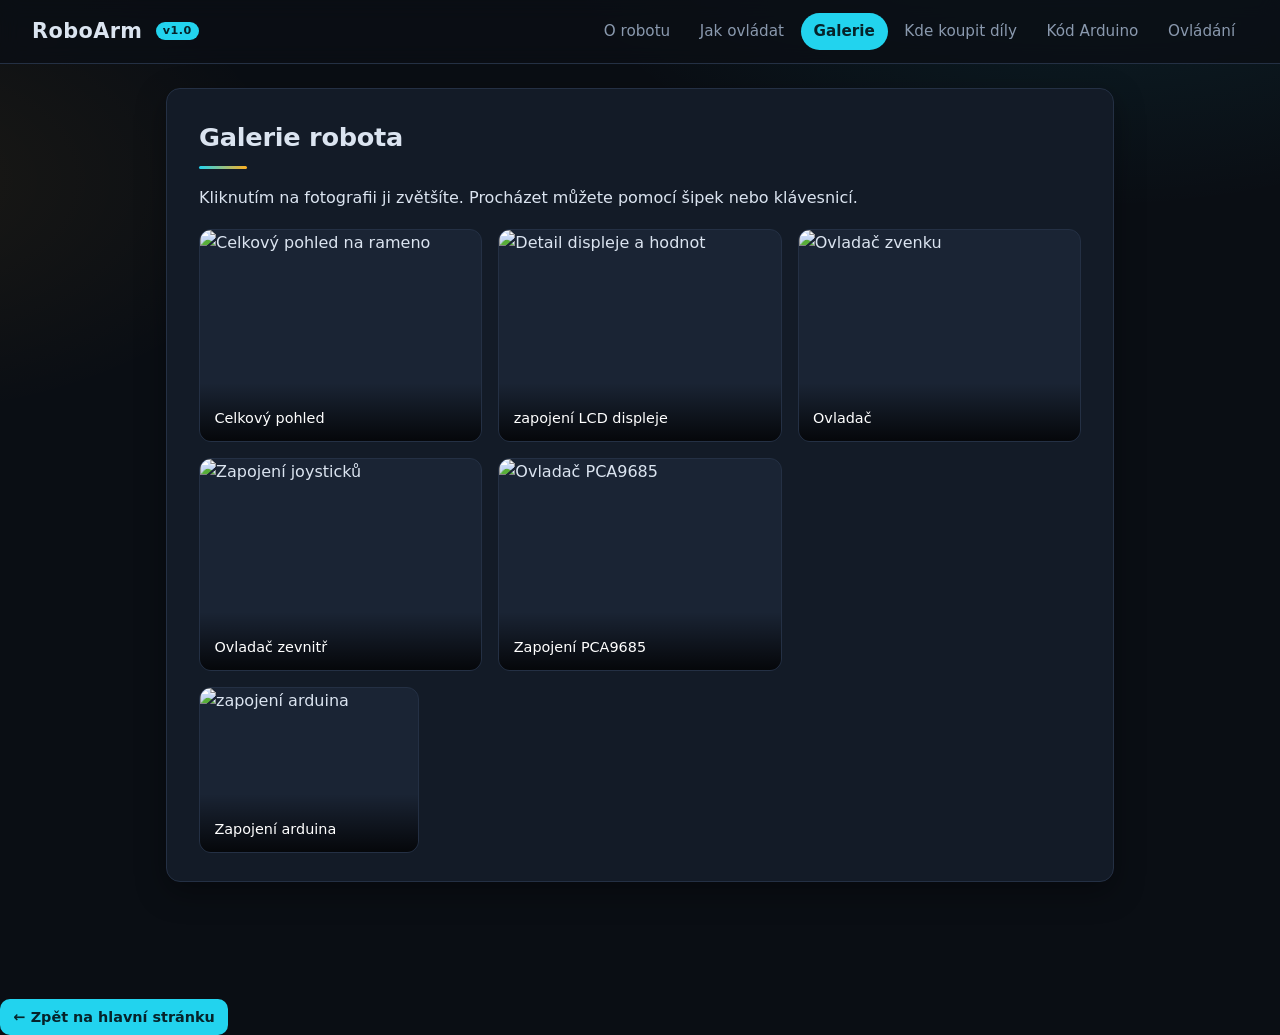
==== sites/robot/galerie.html @ 69fa406b "Initial commit" ====
<!DOCTYPE html>
<html lang="cs">
<head>
  <meta charset="UTF-8">
  <meta name="viewport" content="width=device-width, initial-scale=1.0">
  <title>Galerie - Robotické Rameno</title>
  <link rel="stylesheet" href="style.css">
</head>
<body>

  <nav class="navbar">
    <div class="logo">RoboArm <span>v1.0</span></div>
    <ul class="nav-links">
      <li><a href="index.html#o-robotu">O robotu</a></li>
      <li><a href="index.html#navod">Jak ovládat</a></li>
      <li><a href="galerie.html" class="active">Galerie</a></li>
      <li><a href="index.html#dily">Kde koupit díly</a></li>
      <li><a href="index.html#kod">Kód Arduino</a></li>
      <li><a href="index.html#ovladani">Ovládání</a></li>
    </ul>
  </nav>

  <div class="container">
    <section class="card">
      <h2>Galerie robota</h2>
      <p>Kliknutím na fotografii ji zvětšíte. Procházet můžete pomocí šipek nebo klávesnicí.</p>
      
      <div class="gallery-grid">
        <div class="gallery-item">
          <img src="" alt="Celkový pohled na rameno" class="gallery-img">
          <span class="img-caption">Celkový pohled</span>
        </div>
        <div class="gallery-item">
          <img src=" " alt="Detail displeje a hodnot" class="gallery-img">
          <span class="img-caption">zapojení LCD displeje</span>
        </div>
        <div class="gallery-item">
          <img src=" " alt="Ovladač zvenku" class="gallery-img">
          <span class="img-caption">Ovladač</span>
        </div>
        <div class="gallery-item">
          <img src=" " alt="Zapojení joysticků" class="gallery-img">
          <span class="img-caption">Ovladač zevnitř</span>
        </div>
        <div class="gallery-item">
          <img src=" " alt="Ovladač PCA9685" class="gallery-img">
          <span class="img-caption">Zapojení PCA9685</span>
        </div>
      </div>
      <div class="gallery-item">
          <img src=" " alt="zapojení arduina" class="gallery-img">
          <span class="img-caption">Zapojení arduina</span>
        </div>
      </div>
      <div class="gallery"</div>
      
      <br>
      <a href="index.html" class="buy-btn">&larr; Zpět na hlavní stránku</a>
    </section>
  </div>

  <div id="lightbox" class="lightbox">
    <span id="lightbox-close" class="lightbox-close">&times;</span>
    <button id="lightbox-prev" class="lightbox-btn prev">&#10094;</button>
    <div class="lightbox-content-wrapper">
      <img id="lightbox-img" src="" alt="Zvětšená fotografie">
      <div id="lightbox-caption" class="lightbox-caption"></div>
    </div>
    <button id="lightbox-next" class="lightbox-btn next">&#10095;</button>
  </div>

  <script>
    const galleryImages = document.querySelectorAll('.gallery-img');
    const lightbox = document.getElementById('lightbox');
    const lightboxImg = document.getElementById('lightbox-img');
    const lightboxCaption = document.getElementById('lightbox-caption');
    const lightboxClose = document.getElementById('lightbox-close');
    const lightboxPrev = document.getElementById('lightbox-prev');
    const lightboxNext = document.getElementById('lightbox-next');

    let currentImageIndex = 0;

    function showImage(index) {
      if (index < 0) {
        currentImageIndex = galleryImages.length - 1;
      } else if (index >= galleryImages.length) {
        currentImageIndex = 0;
      } else {
        currentImageIndex = index;
      }

      const img = galleryImages[currentImageIndex];
      lightboxImg.src = img.src;
      lightboxCaption.innerText = img.alt;
    }

    galleryImages.forEach((img, index) => {
      img.addEventListener('click', () => {
        currentImageIndex = index;
        showImage(currentImageIndex);
        lightbox.classList.add('active');
      });
    });

    lightboxClose.addEventListener('click', () => {
      lightbox.classList.remove('active');
    });

    lightboxPrev.addEventListener('click', (e) => {
      e.stopPropagation();
      showImage(currentImageIndex - 1);
    });

    lightboxNext.addEventListener('click', (e) => {
      e.stopPropagation();
      showImage(currentImageIndex + 1);
    });

    lightbox.addEventListener('click', (e) => {
      if (e.target === lightbox) {
        lightbox.classList.remove('active');
      }
    });

    document.addEventListener('keydown', (e) => {
      if (!lightbox.classList.contains('active')) return;
      
      if (e.key === 'Escape') {
        lightbox.classList.remove('active');
      } else if (e.key === 'ArrowLeft') {
        showImage(currentImageIndex - 1);
      } else if (e.key === 'ArrowRight') {
        showImage(currentImageIndex + 1);
      }
    });
  </script>
</body>
</html>
---- sites/robot/style.css ----
/* =========================================================
   RoboArm – vzhled webu (index.html + galerie.html)
   Barvy a rozměry se ladí v :root hned níže.
   ========================================================= */
:root {
  --bg: #0a0e14;
  --bg-2: #0f151e;
  --card: #131b27;
  --card-2: #1a2434;
  --line: #243044;
  --text: #dbe4f0;
  --muted: #8a99ae;
  --primary: #22d3ee;      /* tyrkysová */
  --primary-dark: #0e7490;
  --accent: #ffb020;       /* oranžová */
  --ok: #34d399;
  --danger: #f87171;
  --radius: 14px;
  --shadow: 0 10px 30px rgba(0, 0, 0, .35);
}

* { box-sizing: border-box; }
html { scroll-behavior: smooth; scroll-padding-top: 5rem; }

body {
  margin: 0;
  font-family: 'Segoe UI', system-ui, -apple-system, Roboto, sans-serif;
  line-height: 1.6;
  color: var(--text);
  background:
    radial-gradient(900px 500px at 85% -10%, rgba(34, 211, 238, .10), transparent 60%),
    radial-gradient(700px 400px at -10% 20%, rgba(255, 176, 32, .07), transparent 60%),
    var(--bg);
  background-attachment: fixed;
}

a { color: var(--primary); }
h2 { margin: 0 0 1rem; font-size: 1.6rem; letter-spacing: -.01em; }
h3 { margin: 0 0 .5rem; font-size: 1.1rem; }
code { background: var(--card-2); padding: .1rem .35rem; border-radius: 4px; }

/* ---------- Navigace ---------- */
.navbar {
  position: sticky; top: 0; z-index: 100;
  display: flex; flex-wrap: wrap; justify-content: space-between; align-items: center;
  gap: .5rem 2rem;
  padding: .8rem 2rem;
  background: rgba(10, 14, 20, .8);
  backdrop-filter: blur(10px);
  border-bottom: 1px solid var(--line);
}
.logo { font-size: 1.3rem; font-weight: 800; letter-spacing: .02em; }
.logo span {
  font-size: .7rem; font-weight: 700; color: #06232a; background: var(--primary);
  padding: .15rem .45rem; border-radius: 999px; margin-left: .35rem; vertical-align: middle;
}
.nav-links { list-style: none; display: flex; flex-wrap: wrap; gap: .25rem; margin: 0; padding: 0; }
.nav-links a {
  display: block; padding: .4rem .8rem; border-radius: 999px;
  color: var(--muted); text-decoration: none; font-size: .95rem;
  transition: background .2s, color .2s;
}
.nav-links a:hover { color: var(--text); background: var(--card-2); }
.nav-links a.active { color: #06232a; background: var(--primary); font-weight: 600; }

/* ---------- Layout ---------- */
.container { max-width: 980px; margin: 0 auto; padding: 1.5rem 1rem 4rem; }

.card {
  background: var(--card);
  border: 1px solid var(--line);
  border-radius: var(--radius);
  padding: 1.75rem 2rem;
  margin-bottom: 1.75rem;
  box-shadow: var(--shadow);
}
.card > h2::after {
  content: ''; display: block; width: 48px; height: 3px; margin-top: .5rem;
  background: linear-gradient(90deg, var(--primary), var(--accent)); border-radius: 3px;
}

/* ---------- Hero (pokud ho na stránku přidáš) ---------- */
.hero {
  display: grid; grid-template-columns: 1.2fr 1fr; gap: 2rem; align-items: center;
  margin: 1rem 0 2rem; padding: 2.5rem;
  border: 1px solid var(--line); border-radius: 20px;
  background: linear-gradient(135deg, var(--card), var(--bg-2));
  box-shadow: var(--shadow);
}
.hero.small { grid-template-columns: 1fr; padding: 1.8rem 2.2rem; }
.hero h1 { margin: 0 0 .6rem; font-size: clamp(2rem, 5vw, 3rem); line-height: 1.1; letter-spacing: -.02em; }
.hero h1 em {
  font-style: normal;
  background: linear-gradient(90deg, var(--primary), var(--accent));
  -webkit-background-clip: text; background-clip: text; color: transparent;
}
.hero p { color: var(--muted); font-size: 1.05rem; margin: 0 0 1.4rem; }
.hero-btns { display: flex; flex-wrap: wrap; gap: .75rem; }
.hero img {
  width: 100%; aspect-ratio: 4 / 3; object-fit: cover;
  border-radius: var(--radius); border: 1px solid var(--line);
}

/* ---------- Tlačítka ---------- */
.main-btn, .action-btn, .buy-btn {
  display: inline-block; border: 0; border-radius: 10px; cursor: pointer;
  font: inherit; font-weight: 600; text-decoration: none;
  transition: transform .15s, background .2s, box-shadow .2s;
}
.main-btn, .buy-btn { background: var(--primary); color: #06232a; padding: .65rem 1.2rem; }
.buy-btn { padding: .4rem .85rem; font-size: .9rem; }
.main-btn:hover, .buy-btn:hover { transform: translateY(-1px); box-shadow: 0 6px 16px rgba(34, 211, 238, .3); }
.btn-ghost { background: transparent; color: var(--text); border: 1px solid var(--line); }
.btn-ghost:hover { background: var(--card-2); box-shadow: none; }
.action-btn { background: var(--card-2); color: var(--text); border: 1px solid var(--line); padding: .5rem 1rem; }
.action-btn:hover { background: var(--primary-dark); }
button:disabled { opacity: .4; cursor: not-allowed; transform: none !important; box-shadow: none !important; }

/* ---------- Boxy ---------- */
.features-grid, .controls-guide-grid {
  display: grid; gap: 1rem; margin-top: 1.2rem;
  grid-template-columns: repeat(auto-fit, minmax(220px, 1fr));
}
.feature-item, .guide-box {
  background: var(--card-2); border: 1px solid var(--line);
  border-radius: 12px; padding: 1.1rem 1.25rem;
}
.feature-item p { margin: 0; color: var(--muted); }
.guide-box { border-left: 4px solid var(--primary); }
.guide-box ul { padding-left: 1.1rem; margin: .5rem 0 0; }
.special-mode-box {
  margin-top: 1.5rem; padding: 1rem 1.25rem; border-radius: 12px;
  background: rgba(255, 176, 32, .08); border: 1px solid rgba(255, 176, 32, .4);
}
.special-mode-box h4 { margin: 0 0 .4rem; color: var(--accent); }
.special-mode-box p { margin: 0; }
iframe { max-width: 100%; height: auto; aspect-ratio: 16 / 9; border-radius: 12px; border: 1px solid var(--line); }

/* ---------- Tabulka dílů ---------- */
.parts-table { width: 100%; border-collapse: collapse; margin-top: 1rem; }
.parts-table th {
  text-align: left; font-size: .8rem; text-transform: uppercase; letter-spacing: .06em; color: var(--muted);
}
.parts-table th, .parts-table td { padding: .8rem .6rem; border-bottom: 1px solid var(--line); }
.parts-table tbody tr:hover { background: rgba(255, 255, 255, .03); }

/* ---------- Kód ---------- */
.code-container {
  position: relative;
  background: #070a0f; border: 1px solid var(--line); border-radius: 12px;
  padding: 1rem 1.2rem; overflow: auto; max-height: 28rem;
}
pre { margin: 0; color: #7ee787; font-size: .85rem; line-height: 1.5; }
pre code { background: none; padding: 0; border-radius: 0; color: inherit; }
/* Tlačítko Kopírovat zůstane vpravo nahoře, i když kód rolujeme */
#copy-code-btn {
  display: block; position: sticky; top: 0; z-index: 1;
  margin: 0 0 .6rem auto; padding: .35rem .85rem;
  background: var(--card-2); color: var(--text);
  border: 1px solid var(--line); border-radius: 8px;
  font: inherit; font-size: .85rem; font-weight: 600; cursor: pointer;
  transition: background .2s;
}
#copy-code-btn:hover { background: var(--primary-dark); }

/* ---------- Ovládání ---------- */
.serial-status { display: flex; flex-wrap: wrap; align-items: center; gap: 1rem; margin: 1rem 0 1.5rem; }
.status { padding: .3rem .8rem; border-radius: 999px; font-size: .85rem; font-weight: 700; }
.status.connected { background: rgba(52, 211, 153, .15); color: var(--ok); border: 1px solid var(--ok); }
.status.disconnected { background: rgba(248, 113, 113, .12); color: var(--danger); border: 1px solid var(--danger); }

.control-panel { display: flex; flex-direction: column; gap: 1.1rem; }
.servo-control { display: flex; flex-direction: column; gap: .4rem; }
.servo-control label span { color: var(--primary); font-weight: 700; }
.btn-group { display: flex; flex-wrap: wrap; gap: .75rem; }

input[type=range] { -webkit-appearance: none; appearance: none; width: 100%; height: 6px; border-radius: 6px; background: var(--line); outline: none; }
input[type=range]::-webkit-slider-thumb {
  -webkit-appearance: none; width: 20px; height: 20px; border-radius: 50%;
  background: var(--primary); border: 3px solid var(--bg); box-shadow: 0 0 0 2px var(--primary); cursor: pointer;
}
input[type=range]::-moz-range-thumb {
  width: 16px; height: 16px; border-radius: 50%; background: var(--primary);
  border: 3px solid var(--bg); box-shadow: 0 0 0 2px var(--primary); cursor: pointer;
}
input[type=range]:disabled { opacity: .4; cursor: not-allowed; }
input[type=range]:disabled::-webkit-slider-thumb { cursor: not-allowed; }
input[type=range]:disabled::-moz-range-thumb { cursor: not-allowed; }

/* ---------- Galerie ---------- */
.gallery-grid {
  display: grid; gap: 1rem; margin-top: 1.2rem;
  grid-template-columns: repeat(auto-fill, minmax(220px, 1fr));
}
.gallery-item {
  position: relative; display: block; overflow: hidden; border-radius: 12px; cursor: pointer;
  border: 1px solid var(--line); background: var(--card-2);
  transition: transform .25s, border-color .25s, box-shadow .25s;
}
.gallery-item:hover { transform: translateY(-4px); border-color: var(--primary); box-shadow: 0 12px 28px rgba(34, 211, 238, .18); }
.gallery-img { width: 100%; aspect-ratio: 4 / 3; object-fit: cover; display: block; transition: transform .4s; }
.gallery-item:hover .gallery-img { transform: scale(1.06); }
.img-caption {
  position: absolute; left: 0; right: 0; bottom: 0; padding: 1.5rem .9rem .7rem;
  font-size: .9rem; color: #fff; background: linear-gradient(transparent, rgba(0, 0, 0, .8));
}
/* Pojistka: položka galerie, která je v HTML mimo mřížku, nebude přes celou šířku */
.gallery-grid + .gallery-item { max-width: 220px; margin-top: 1rem; }

/* ---------- Lightbox (otevírá ho script v galerie.html přes třídu .active) ---------- */
.lightbox {
  display: none; position: fixed; inset: 0; z-index: 1000;
  justify-content: space-between; align-items: center; gap: 1rem; padding: 1.2rem;
  background: rgba(5, 8, 12, .92); backdrop-filter: blur(6px);
}
.lightbox.active { display: flex; }
.lightbox-content-wrapper { flex: 1; text-align: center; min-width: 0; }
#lightbox-img {
  max-width: 100%; max-height: 78vh; border-radius: 12px; box-shadow: 0 20px 60px rgba(0, 0, 0, .7);
}
.lightbox-caption { margin-top: .8rem; color: var(--muted); }
.lightbox-close {
  position: absolute; top: 1rem; right: 1.6rem; z-index: 1001; cursor: pointer;
  color: #fff; font-size: 2.6rem; line-height: 1; transition: color .2s; user-select: none;
}
.lightbox-close:hover { color: var(--danger); }
.lightbox-btn {
  flex: none; width: 3rem; height: 3rem; display: grid; place-items: center; padding: 0;
  border: 0; border-radius: 50%; background: rgba(255, 255, 255, .08); color: #fff;
  font: inherit; font-size: 1.2rem; cursor: pointer; user-select: none; transition: background .2s;
}
.lightbox-btn:hover { background: var(--primary); color: #06232a; }

/* ---------- Mobil ---------- */
@media (max-width: 760px) {
  .navbar { padding: .7rem 1rem; }
  .hero { grid-template-columns: 1fr; padding: 1.5rem; }
  .card { padding: 1.25rem; }
  .parts-table th:nth-child(2), .parts-table td:nth-child(2) { display: none; }
}
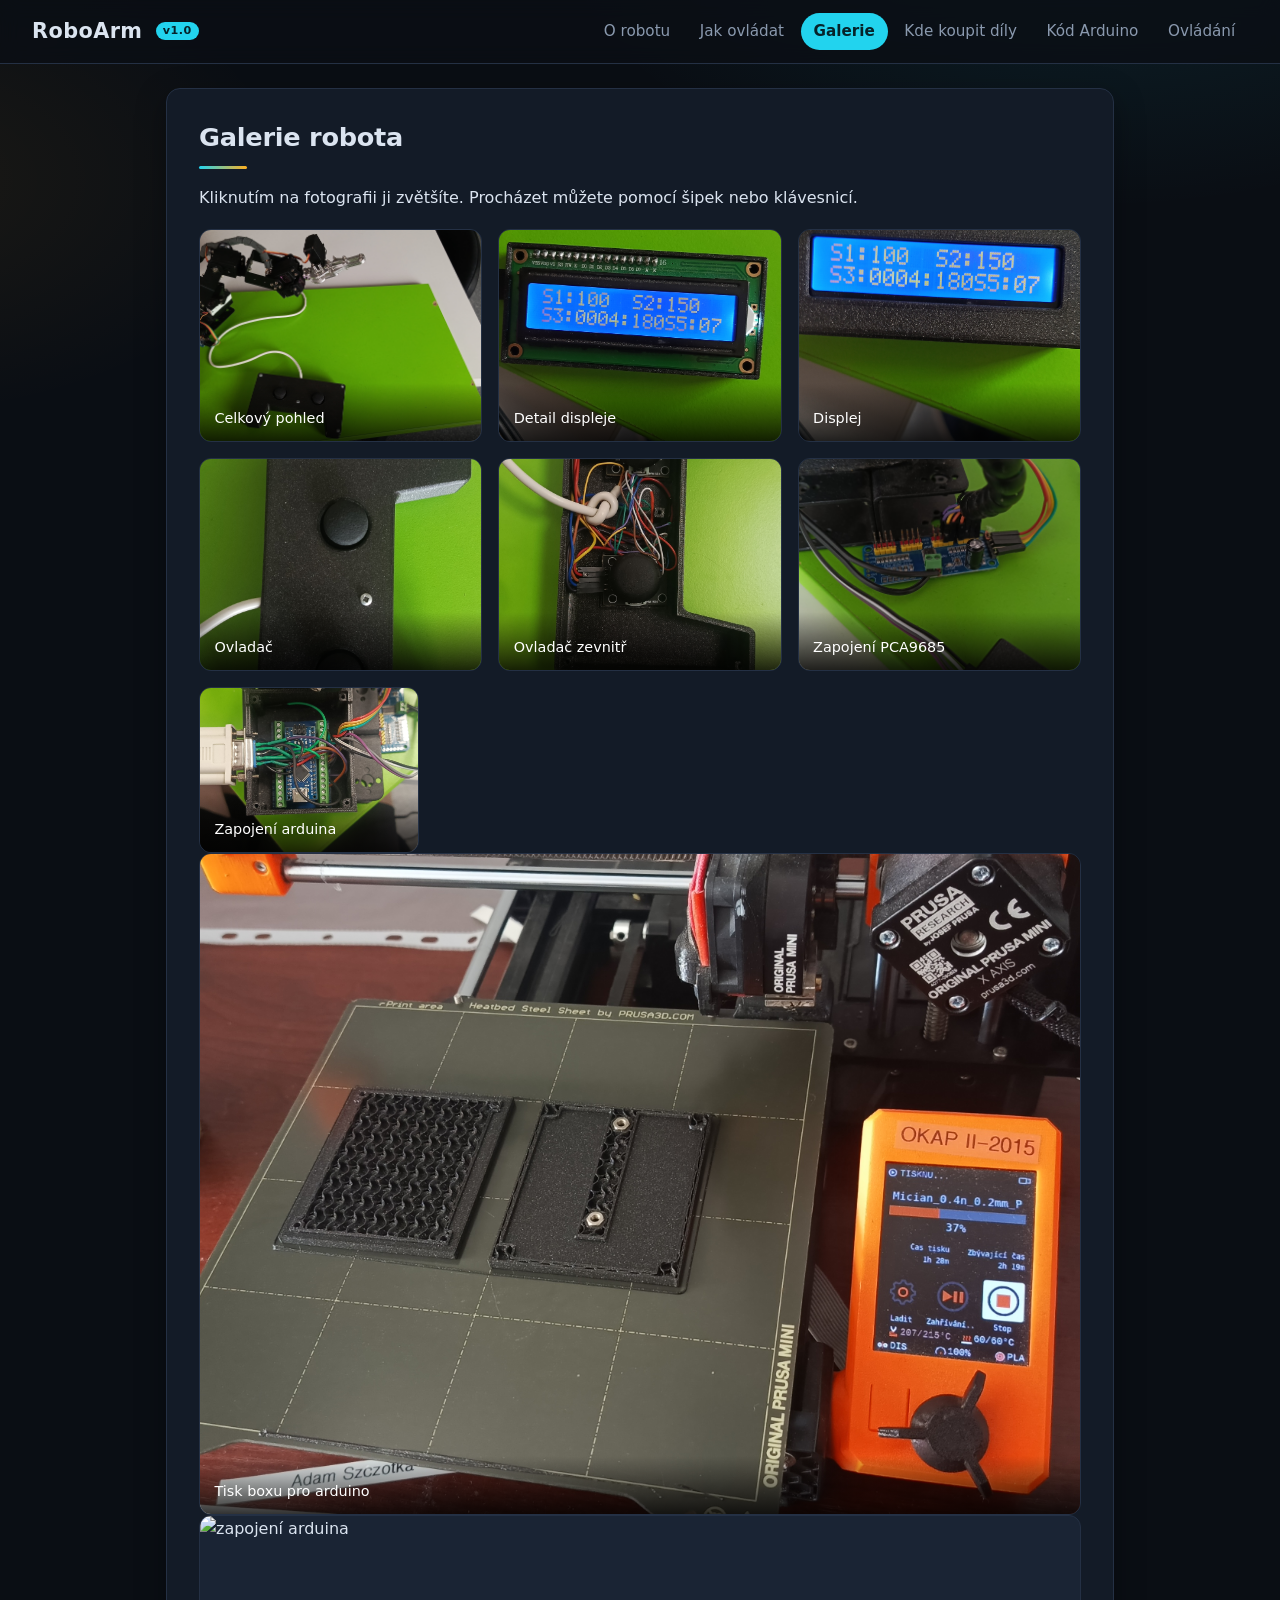
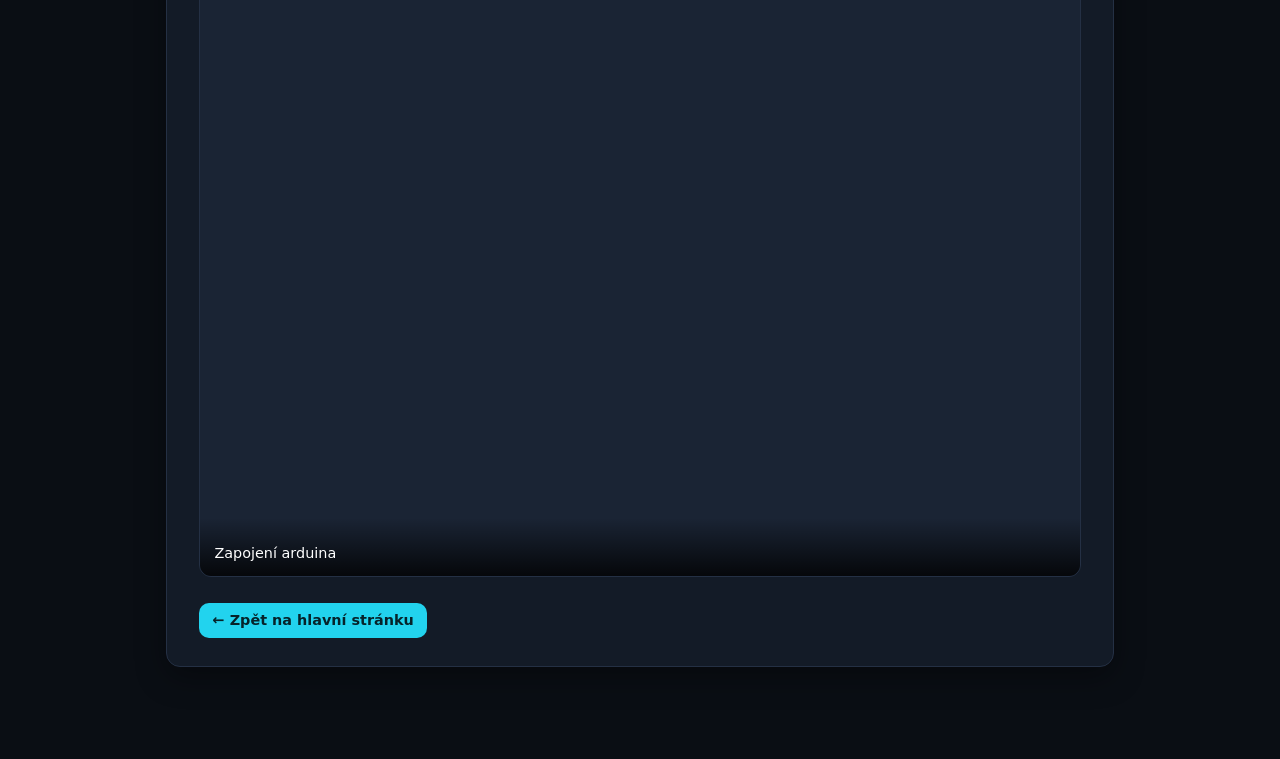
==== commit 137aecec: "Update galerie.html" ====
--- a/sites/robot/galerie.html
+++ b/sites/robot/galerie.html
@@ -25,33 +25,44 @@
       <h2>Galerie robota</h2>
       <p>Kliknutím na fotografii ji zvětšíte. Procházet můžete pomocí šipek nebo klávesnicí.</p>
       
-      <div class="gallery-grid">
+            <div class="gallery-grid">
         <div class="gallery-item">
-          <img src="" alt="Celkový pohled na rameno" class="gallery-img">
+          <img src="./foto/cely-bot-on.jpg" alt="Celkový pohled na rameno" class="gallery-img">
           <span class="img-caption">Celkový pohled</span>
         </div>
         <div class="gallery-item">
-          <img src=" " alt="Detail displeje a hodnot" class="gallery-img">
-          <span class="img-caption">zapojení LCD displeje</span>
+          <img src="./foto/displej-otevreny-on.jpg" alt="Detail displeje a hodnot" class="gallery-img">
+          <span class="img-caption">Detail displeje</span>
         </div>
         <div class="gallery-item">
-          <img src=" " alt="Ovladač zvenku" class="gallery-img">
+          <img src="./foto/displej-on.jpg" alt="displej" class="gallery-img">
+          <span class="img-caption">Displej</span>
+        </div>
+        <div class="gallery-item">
+          <img src="./foto/ovladac-venek.jpg " alt="Ovladač zvenku" class="gallery-img">
           <span class="img-caption">Ovladač</span>
         </div>
         <div class="gallery-item">
-          <img src=" " alt="Zapojení joysticků" class="gallery-img">
+          <img src="./foto/ovladac-vnitrek.jpg" alt="Zapojení joysticků" class="gallery-img">
           <span class="img-caption">Ovladač zevnitř</span>
         </div>
         <div class="gallery-item">
-          <img src=" " alt="Ovladač PCA9685" class="gallery-img">
+          <img src="./foto/pca.jpg" alt="Ovladač PCA9685" class="gallery-img">
           <span class="img-caption">Zapojení PCA9685</span>
         </div>
       </div>
       <div class="gallery-item">
-          <img src=" " alt="zapojení arduina" class="gallery-img">
+          <img src="./foto/arduino.jpg" alt="zapojení arduina" class="gallery-img">
           <span class="img-caption">Zapojení arduina</span>
         </div>
-      </div>
+        <div class="gallery-item">
+          <img src="./foto/3D-tisk.jpg" alt="3D tisk" class="gallery-img">
+          <span class="img-caption">Tisk boxu pro arduino</span>
+        </div>
+        <div class="gallery-item">
+          <img src="./foto/" alt="zapojení arduina" class="gallery-img">
+          <span class="img-caption">Zapojení arduina</span>
+        </div>
       <div class="gallery"</div>
       
       <br>
@@ -135,4 +146,4 @@
     });
   </script>
 </body>
-</html>+</html>
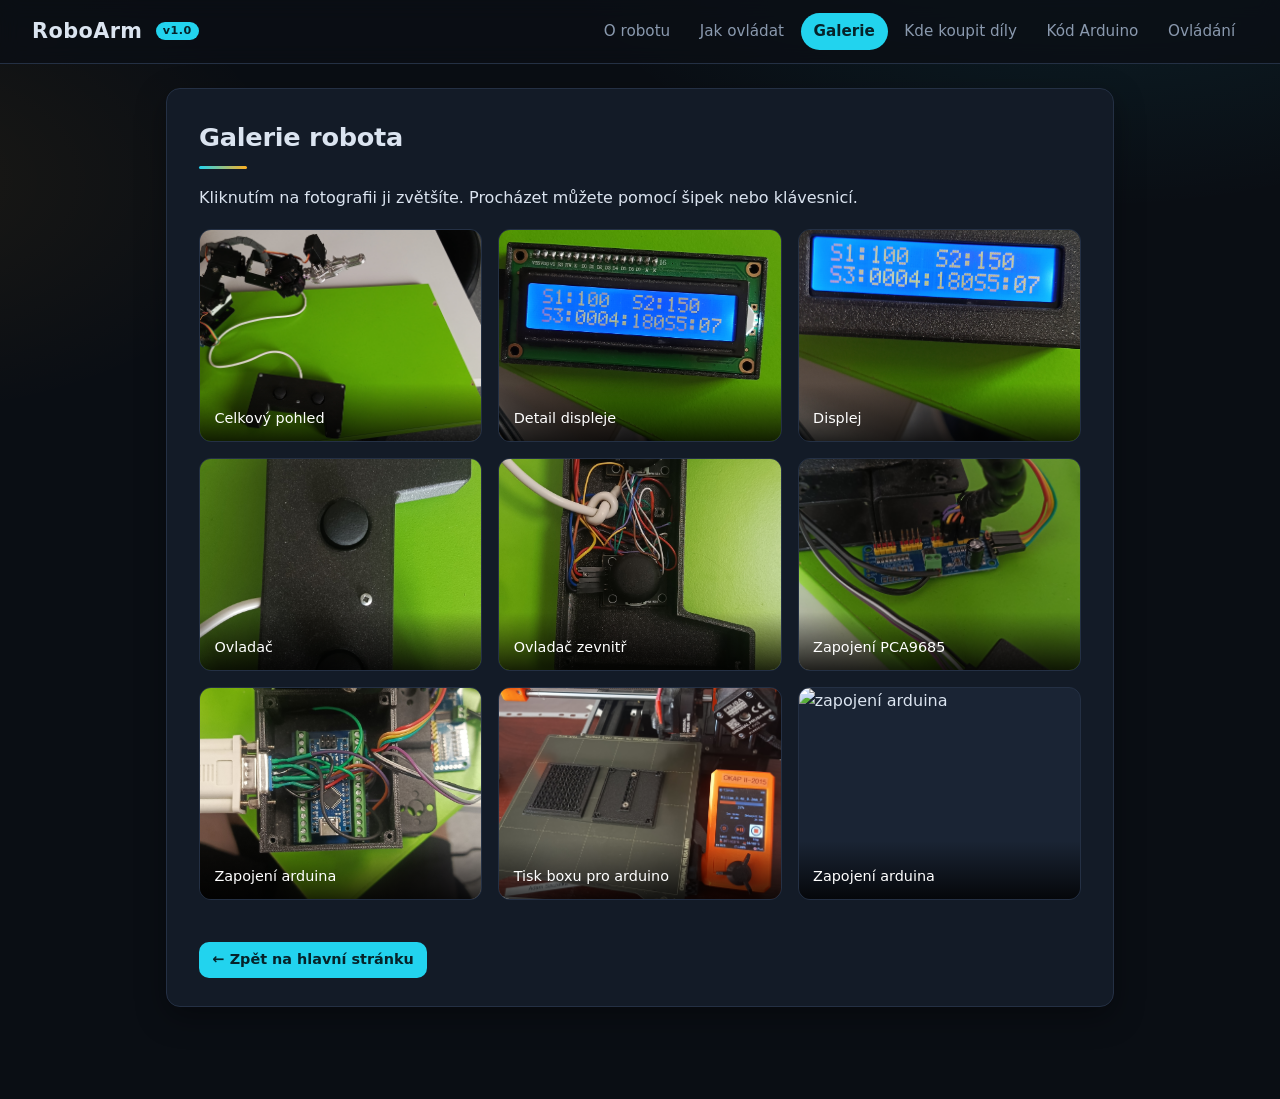
==== commit e7d4a3a4: "Update galerie.html" ====
--- a/sites/robot/galerie.html
+++ b/sites/robot/galerie.html
@@ -50,19 +50,18 @@
           <img src="./foto/pca.jpg" alt="Ovladač PCA9685" class="gallery-img">
           <span class="img-caption">Zapojení PCA9685</span>
         </div>
-      </div>
-      <div class="gallery-item">
-          <img src="./foto/arduino.jpg" alt="zapojení arduina" class="gallery-img">
-          <span class="img-caption">Zapojení arduina</span>
-        </div>
         <div class="gallery-item">
-          <img src="./foto/3D-tisk.jpg" alt="3D tisk" class="gallery-img">
-          <span class="img-caption">Tisk boxu pro arduino</span>
-        </div>
-        <div class="gallery-item">
-          <img src="./foto/" alt="zapojení arduina" class="gallery-img">
-          <span class="img-caption">Zapojení arduina</span>
-        </div>
+            <img src="./foto/arduino.jpg" alt="zapojení arduina" class="gallery-img">
+            <span class="img-caption">Zapojení arduina</span>
+          </div>
+          <div class="gallery-item">
+            <img src="./foto/3D-tisk.jpg" alt="3D tisk" class="gallery-img">
+            <span class="img-caption">Tisk boxu pro arduino</span>
+          </div>
+          <div class="gallery-item">
+            <img src="./foto/" alt="zapojení arduina" class="gallery-img">
+            <span class="img-caption">Zapojení arduina</span>
+          </div>
       <div class="gallery"</div>
       
       <br>
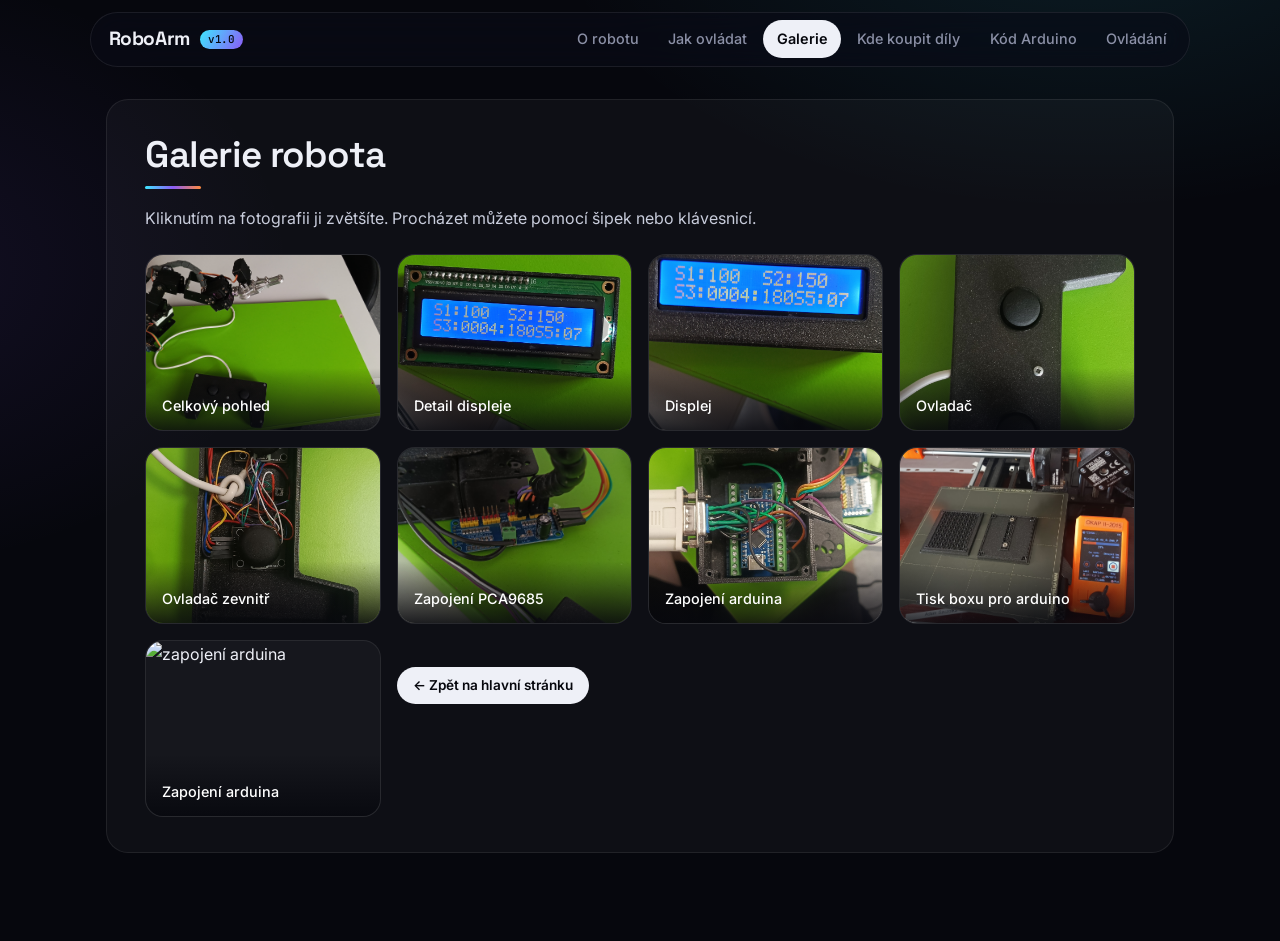
==== commit f4100520: "Robot web: vzhled sjednocený s portfoliem, kratší zápěstí v simulaci - style.css: barvy, písma (Spac" ====
--- a/sites/robot/galerie.html
+++ b/sites/robot/galerie.html
@@ -2,9 +2,13 @@
 <html lang="cs">
 <head>
   <meta charset="UTF-8">
+  <meta name="theme-color" content="#06070d">
   <meta name="viewport" content="width=device-width, initial-scale=1.0">
   <title>Galerie - Robotické Rameno</title>
-  <link rel="stylesheet" href="style.css">
+  <link rel="preconnect" href="https://fonts.googleapis.com">
+  <link rel="preconnect" href="https://fonts.gstatic.com" crossorigin>
+  <link href="https://fonts.googleapis.com/css2?family=Space+Grotesk:wght@500;600;700&family=Inter:wght@400;500;600&family=JetBrains+Mono:wght@400;500&display=swap" rel="stylesheet">
+  <link rel="stylesheet" href="style.css?v=3">
 </head>
 <body>
 
--- a/sites/robot/style.css
+++ b/sites/robot/style.css
@@ -1,222 +1,278 @@
 /* =========================================================
    RoboArm – vzhled webu (index.html + galerie.html)
+   Styl sjednocený s portfoliem (portfolio.mican.dpdns.org).
    Barvy a rozměry se ladí v :root hned níže.
    ========================================================= */
 :root {
-  --bg: #0a0e14;
-  --bg-2: #0f151e;
-  --card: #131b27;
-  --card-2: #1a2434;
-  --line: #243044;
-  --text: #dbe4f0;
-  --muted: #8a99ae;
-  --primary: #22d3ee;      /* tyrkysová */
-  --primary-dark: #0e7490;
-  --accent: #ffb020;       /* oranžová */
+  --bg: #06070d;
+  --bg-2: #0c0e18;
+  --card: rgba(255, 255, 255, .035);
+  --card-2: rgba(255, 255, 255, .06);
+  --line: rgba(255, 255, 255, .08);
+  --line-2: rgba(255, 255, 255, .18);
+  --text: #eef0f7;
+  --muted: #8b90a6;
+  --primary: #3ee6ff;      /* tyrkysová */
+  --violet: #8b5cf6;
+  --accent: #ff8a3d;       /* oranžová */
   --ok: #34d399;
-  --danger: #f87171;
-  --radius: 14px;
-  --shadow: 0 10px 30px rgba(0, 0, 0, .35);
+  --danger: #ff3d7f;
+  --radius: 22px;
+  --display: "Space Grotesk", system-ui, sans-serif;
+  --font: "Inter", system-ui, -apple-system, "Segoe UI", sans-serif;
+  --mono: "JetBrains Mono", ui-monospace, Consolas, monospace;
+  --ease: cubic-bezier(.2, .8, .2, 1);
+  --grad: linear-gradient(120deg, var(--primary), var(--violet));
 }
 
 * { box-sizing: border-box; }
-html { scroll-behavior: smooth; scroll-padding-top: 5rem; }
+html { scroll-behavior: smooth; scroll-padding-top: 6rem; }
 
 body {
   margin: 0;
-  font-family: 'Segoe UI', system-ui, -apple-system, Roboto, sans-serif;
-  line-height: 1.6;
+  font-family: var(--font);
+  line-height: 1.65;
   color: var(--text);
+  -webkit-font-smoothing: antialiased;
   background:
-    radial-gradient(900px 500px at 85% -10%, rgba(34, 211, 238, .10), transparent 60%),
-    radial-gradient(700px 400px at -10% 20%, rgba(255, 176, 32, .07), transparent 60%),
+    radial-gradient(900px 500px at 85% -10%, rgba(62, 230, 255, .10), transparent 60%),
+    radial-gradient(700px 500px at -10% 30%, rgba(139, 92, 246, .10), transparent 60%),
     var(--bg);
   background-attachment: fixed;
 }
+::selection { background: var(--primary); color: var(--bg); }
 
 a { color: var(--primary); }
-h2 { margin: 0 0 1rem; font-size: 1.6rem; letter-spacing: -.01em; }
-h3 { margin: 0 0 .5rem; font-size: 1.1rem; }
-code { background: var(--card-2); padding: .1rem .35rem; border-radius: 4px; }
-
-/* ---------- Navigace ---------- */
+h2, h3, h4 { font-family: var(--display); letter-spacing: -.02em; }
+h2 { margin: 0 0 1rem; font-size: clamp(1.7rem, 4vw, 2.3rem); font-weight: 600; line-height: 1.1; }
+h3 { margin: 0 0 .5rem; font-size: 1.15rem; font-weight: 600; }
+code { font-family: var(--mono); font-size: .88em; background: var(--card-2); padding: .1rem .4rem; border-radius: 6px; }
+ul li, ol li { margin-bottom: .3rem; }
+
+/* ---------- Navigace (plovoucí pilulka) ---------- */
 .navbar {
-  position: sticky; top: 0; z-index: 100;
-  display: flex; flex-wrap: wrap; justify-content: space-between; align-items: center;
-  gap: .5rem 2rem;
-  padding: .8rem 2rem;
-  background: rgba(10, 14, 20, .8);
-  backdrop-filter: blur(10px);
-  border-bottom: 1px solid var(--line);
-}
-.logo { font-size: 1.3rem; font-weight: 800; letter-spacing: .02em; }
+  position: sticky; top: 12px; z-index: 100;
+  width: min(1100px, 100% - 24px); margin: 12px auto 0;
+  display: flex; align-items: center; justify-content: space-between; gap: 1rem;
+  padding: .45rem .5rem .45rem 1.1rem; border-radius: 999px;
+  background: rgba(10, 12, 22, .65); border: 1px solid var(--line);
+  backdrop-filter: blur(16px) saturate(1.4);
+}
+.logo { font-family: var(--display); font-size: 1.2rem; font-weight: 700; letter-spacing: -.02em; flex-shrink: 0; }
 .logo span {
-  font-size: .7rem; font-weight: 700; color: #06232a; background: var(--primary);
-  padding: .15rem .45rem; border-radius: 999px; margin-left: .35rem; vertical-align: middle;
-}
-.nav-links { list-style: none; display: flex; flex-wrap: wrap; gap: .25rem; margin: 0; padding: 0; }
+  font-family: var(--mono); font-size: .68rem; font-weight: 500; color: var(--bg); background: var(--grad);
+  padding: .15rem .5rem; border-radius: 999px; margin-left: .35rem; vertical-align: middle;
+}
+.nav-links {
+  list-style: none; display: flex; gap: .15rem; margin: 0; padding: 0;
+  overflow-x: auto; scrollbar-width: none; min-width: 0;
+}
+.nav-links::-webkit-scrollbar { display: none; }
+.nav-links li { margin: 0; flex-shrink: 0; }
 .nav-links a {
-  display: block; padding: .4rem .8rem; border-radius: 999px;
-  color: var(--muted); text-decoration: none; font-size: .95rem;
+  display: block; padding: .45rem .85rem; border-radius: 999px; white-space: nowrap;
+  color: var(--muted); text-decoration: none; font-size: .9rem; font-weight: 500;
   transition: background .2s, color .2s;
 }
 .nav-links a:hover { color: var(--text); background: var(--card-2); }
-.nav-links a.active { color: #06232a; background: var(--primary); font-weight: 600; }
+.nav-links a.active { color: var(--bg); background: var(--text); font-weight: 600; }
 
 /* ---------- Layout ---------- */
-.container { max-width: 980px; margin: 0 auto; padding: 1.5rem 1rem 4rem; }
+.container { max-width: 1100px; margin: 0 auto; padding: 2rem 1rem 4rem; }
 
 .card {
   background: var(--card);
   border: 1px solid var(--line);
   border-radius: var(--radius);
-  padding: 1.75rem 2rem;
-  margin-bottom: 1.75rem;
-  box-shadow: var(--shadow);
+  padding: 2.2rem 2.4rem;
+  margin-bottom: 1.5rem;
 }
 .card > h2::after {
-  content: ''; display: block; width: 48px; height: 3px; margin-top: .5rem;
-  background: linear-gradient(90deg, var(--primary), var(--accent)); border-radius: 3px;
-}
-
-/* ---------- Hero (pokud ho na stránku přidáš) ---------- */
+  content: ''; display: block; width: 56px; height: 3px; margin-top: .7rem;
+  background: linear-gradient(90deg, var(--primary), var(--violet), var(--accent)); border-radius: 3px;
+}
+.card p, .card li { color: #c9cddc; }
+.card strong, .card b { color: var(--text); }
+
+/* ---------- Úvod ---------- */
 .hero {
-  display: grid; grid-template-columns: 1.2fr 1fr; gap: 2rem; align-items: center;
-  margin: 1rem 0 2rem; padding: 2.5rem;
-  border: 1px solid var(--line); border-radius: 20px;
-  background: linear-gradient(135deg, var(--card), var(--bg-2));
-  box-shadow: var(--shadow);
-}
-.hero.small { grid-template-columns: 1fr; padding: 1.8rem 2.2rem; }
-.hero h1 { margin: 0 0 .6rem; font-size: clamp(2rem, 5vw, 3rem); line-height: 1.1; letter-spacing: -.02em; }
+  display: grid; grid-template-columns: 1.15fr 1fr; gap: 2.5rem; align-items: center;
+  margin: 1rem 0 2rem; padding: 2.8rem;
+  border: 1px solid var(--line); border-radius: 28px; position: relative; overflow: hidden;
+  background:
+    radial-gradient(600px 300px at 0% 0%, rgba(62, 230, 255, .12), transparent 60%),
+    radial-gradient(500px 300px at 100% 100%, rgba(255, 138, 61, .10), transparent 60%),
+    var(--card);
+}
+.hero.small { grid-template-columns: 1fr; padding: 2rem 2.4rem; }
+.hero h1 {
+  margin: 0 0 1rem; font-family: var(--display); font-weight: 700;
+  font-size: clamp(2.6rem, 6.5vw, 4.4rem); line-height: .98; letter-spacing: -.045em;
+}
 .hero h1 em {
-  font-style: normal;
-  background: linear-gradient(90deg, var(--primary), var(--accent));
+  display: block; font-style: normal;
+  background: linear-gradient(110deg, var(--primary) 10%, var(--violet) 50%, var(--accent) 90%);
   -webkit-background-clip: text; background-clip: text; color: transparent;
 }
-.hero p { color: var(--muted); font-size: 1.05rem; margin: 0 0 1.4rem; }
+.hero p { color: var(--muted); font-size: 1.05rem; margin: 0 0 1.6rem; }
 .hero-btns { display: flex; flex-wrap: wrap; gap: .75rem; }
 .hero img {
   width: 100%; aspect-ratio: 4 / 3; object-fit: cover;
-  border-radius: var(--radius); border: 1px solid var(--line);
-}
-
-/* ---------- Tlačítka ---------- */
+  border-radius: 18px; border: 1px solid var(--line);
+  box-shadow: 0 30px 60px rgba(0, 0, 0, .45);
+}
+
+/* ---------- Tlačítka (pilulky) ---------- */
 .main-btn, .action-btn, .buy-btn {
-  display: inline-block; border: 0; border-radius: 10px; cursor: pointer;
-  font: inherit; font-weight: 600; text-decoration: none;
-  transition: transform .15s, background .2s, box-shadow .2s;
-}
-.main-btn, .buy-btn { background: var(--primary); color: #06232a; padding: .65rem 1.2rem; }
-.buy-btn { padding: .4rem .85rem; font-size: .9rem; }
-.main-btn:hover, .buy-btn:hover { transform: translateY(-1px); box-shadow: 0 6px 16px rgba(34, 211, 238, .3); }
-.btn-ghost { background: transparent; color: var(--text); border: 1px solid var(--line); }
-.btn-ghost:hover { background: var(--card-2); box-shadow: none; }
-.action-btn { background: var(--card-2); color: var(--text); border: 1px solid var(--line); padding: .5rem 1rem; }
-.action-btn:hover { background: var(--primary-dark); }
+  display: inline-flex; align-items: center; gap: .45rem; border: 1px solid transparent; border-radius: 999px; cursor: pointer;
+  font: inherit; font-weight: 600; text-decoration: none; white-space: nowrap;
+  transition: transform .25s var(--ease), background .25s, box-shadow .25s, border-color .25s, color .25s;
+}
+.main-btn { background: var(--grad); color: #05060b; padding: .8rem 1.4rem; box-shadow: 0 10px 34px rgba(62, 230, 255, .22); }
+.main-btn:hover { transform: translateY(-2px); box-shadow: 0 14px 44px rgba(139, 92, 246, .38); }
+.buy-btn { background: var(--text); color: var(--bg); padding: .42rem .95rem; font-size: .85rem; }
+.buy-btn:hover { background: var(--primary); transform: translateY(-1px); }
+.btn-ghost, .main-btn.btn-ghost { background: rgba(255, 255, 255, .03); color: var(--text); border-color: var(--line); box-shadow: none; }
+.btn-ghost:hover, .main-btn.btn-ghost:hover { border-color: var(--line-2); background: var(--card-2); box-shadow: none; }
+.action-btn { background: var(--card-2); color: var(--text); border-color: var(--line); padding: .6rem 1.15rem; }
+.action-btn:hover { border-color: var(--primary); background: rgba(62, 230, 255, .08); }
 button:disabled { opacity: .4; cursor: not-allowed; transform: none !important; box-shadow: none !important; }
 
 /* ---------- Boxy ---------- */
 .features-grid, .controls-guide-grid {
-  display: grid; gap: 1rem; margin-top: 1.2rem;
-  grid-template-columns: repeat(auto-fit, minmax(220px, 1fr));
+  display: grid; gap: 1rem; margin-top: 1.4rem;
+  grid-template-columns: repeat(auto-fit, minmax(230px, 1fr));
 }
 .feature-item, .guide-box {
-  background: var(--card-2); border: 1px solid var(--line);
-  border-radius: 12px; padding: 1.1rem 1.25rem;
-}
+  background: var(--card); border: 1px solid var(--line);
+  border-radius: 18px; padding: 1.3rem 1.4rem;
+  transition: border-color .3s, background .3s, transform .3s var(--ease);
+}
+.feature-item:hover { border-color: rgba(62, 230, 255, .35); background: rgba(62, 230, 255, .04); transform: translateY(-3px); }
 .feature-item p { margin: 0; color: var(--muted); }
-.guide-box { border-left: 4px solid var(--primary); }
+.guide-box { position: relative; overflow: hidden; }
+.guide-box::before { content: ''; position: absolute; inset: 0 auto 0 0; width: 3px; background: linear-gradient(var(--primary), var(--violet)); }
 .guide-box ul { padding-left: 1.1rem; margin: .5rem 0 0; }
 .special-mode-box {
-  margin-top: 1.5rem; padding: 1rem 1.25rem; border-radius: 12px;
-  background: rgba(255, 176, 32, .08); border: 1px solid rgba(255, 176, 32, .4);
-}
-.special-mode-box h4 { margin: 0 0 .4rem; color: var(--accent); }
+  margin-top: 1.2rem; padding: 1.1rem 1.4rem; border-radius: 18px;
+  background: rgba(255, 138, 61, .07); border: 1px solid rgba(255, 138, 61, .3);
+}
+.special-mode-box h4 { margin: 0 0 .4rem; color: var(--accent); font-size: 1.05rem; }
 .special-mode-box p { margin: 0; }
-iframe { max-width: 100%; height: auto; aspect-ratio: 16 / 9; border-radius: 12px; border: 1px solid var(--line); }
-
-/* ---------- Tabulka dílů ---------- */
+iframe { max-width: 100%; height: auto; aspect-ratio: 16 / 9; border-radius: 18px; border: 1px solid var(--line); }
+
+/* ---------- Tabulky ---------- */
 .parts-table { width: 100%; border-collapse: collapse; margin-top: 1rem; }
 .parts-table th {
-  text-align: left; font-size: .8rem; text-transform: uppercase; letter-spacing: .06em; color: var(--muted);
-}
-.parts-table th, .parts-table td { padding: .8rem .6rem; border-bottom: 1px solid var(--line); }
+  text-align: left; font-family: var(--mono); font-weight: 500; font-size: .72rem;
+  text-transform: uppercase; letter-spacing: .1em; color: var(--muted);
+}
+.parts-table th, .parts-table td { padding: .85rem .7rem; border-bottom: 1px solid var(--line); }
+.parts-table tbody tr { transition: background .2s; }
 .parts-table tbody tr:hover { background: rgba(255, 255, 255, .03); }
 
 /* ---------- Kód ---------- */
 .code-container {
   position: relative;
-  background: #070a0f; border: 1px solid var(--line); border-radius: 12px;
+  background: rgba(0, 0, 0, .35); border: 1px solid var(--line); border-radius: 18px;
   padding: 1rem 1.2rem; overflow: auto; max-height: 28rem;
-}
-pre { margin: 0; color: #7ee787; font-size: .85rem; line-height: 1.5; }
-pre code { background: none; padding: 0; border-radius: 0; color: inherit; }
+  scrollbar-width: thin; scrollbar-color: var(--line-2) transparent;
+}
+pre { margin: 0; color: #a5f3fc; font-family: var(--mono); font-size: .83rem; line-height: 1.55; }
+pre code { background: none; padding: 0; border-radius: 0; color: inherit; font-size: inherit; }
 /* Tlačítko Kopírovat zůstane vpravo nahoře, i když kód rolujeme */
 #copy-code-btn {
   display: block; position: sticky; top: 0; z-index: 1;
-  margin: 0 0 .6rem auto; padding: .35rem .85rem;
-  background: var(--card-2); color: var(--text);
-  border: 1px solid var(--line); border-radius: 8px;
-  font: inherit; font-size: .85rem; font-weight: 600; cursor: pointer;
+  margin: 0 0 .6rem auto; padding: .4rem 1rem;
+  background: var(--text); color: var(--bg);
+  border: 0; border-radius: 999px;
+  font: inherit; font-size: .82rem; font-weight: 600; cursor: pointer;
   transition: background .2s;
 }
-#copy-code-btn:hover { background: var(--primary-dark); }
+#copy-code-btn:hover { background: var(--primary); }
 
 /* ---------- Ovládání ---------- */
 .serial-status { display: flex; flex-wrap: wrap; align-items: center; gap: 1rem; margin: 1rem 0 1.5rem; }
-.status { padding: .3rem .8rem; border-radius: 999px; font-size: .85rem; font-weight: 700; }
-.status.connected { background: rgba(52, 211, 153, .15); color: var(--ok); border: 1px solid var(--ok); }
-.status.disconnected { background: rgba(248, 113, 113, .12); color: var(--danger); border: 1px solid var(--danger); }
-
-.control-panel { display: flex; flex-direction: column; gap: 1.1rem; }
-.servo-control { display: flex; flex-direction: column; gap: .4rem; }
-.servo-control label span { color: var(--primary); font-weight: 700; }
+.status { padding: .3rem .85rem; border-radius: 999px; font-size: .82rem; font-weight: 600; }
+.status.connected { background: rgba(52, 211, 153, .12); color: var(--ok); border: 1px solid rgba(52, 211, 153, .4); }
+.status.connected::before { content: '● '; }
+.status.disconnected { background: rgba(255, 61, 127, .08); color: var(--danger); border: 1px solid rgba(255, 61, 127, .35); }
+
+.control-panel { display: flex; flex-direction: column; gap: 1.2rem; }
+.servo-control { display: flex; flex-direction: column; gap: .5rem; }
+.servo-control label { font-weight: 500; }
+.servo-control label span { font-family: var(--mono); color: var(--primary); font-weight: 500; }
 .btn-group { display: flex; flex-wrap: wrap; gap: .75rem; }
 
-input[type=range] { -webkit-appearance: none; appearance: none; width: 100%; height: 6px; border-radius: 6px; background: var(--line); outline: none; }
+input[type=range] {
+  -webkit-appearance: none; appearance: none; width: 100%; height: 6px; border-radius: 6px; outline: none;
+  background: linear-gradient(90deg, rgba(62, 230, 255, .35), rgba(139, 92, 246, .35));
+}
 input[type=range]::-webkit-slider-thumb {
   -webkit-appearance: none; width: 20px; height: 20px; border-radius: 50%;
-  background: var(--primary); border: 3px solid var(--bg); box-shadow: 0 0 0 2px var(--primary); cursor: pointer;
+  background: var(--text); border: 4px solid var(--primary); box-shadow: 0 0 16px rgba(62, 230, 255, .5); cursor: pointer;
 }
 input[type=range]::-moz-range-thumb {
-  width: 16px; height: 16px; border-radius: 50%; background: var(--primary);
-  border: 3px solid var(--bg); box-shadow: 0 0 0 2px var(--primary); cursor: pointer;
-}
+  width: 14px; height: 14px; border-radius: 50%; background: var(--text);
+  border: 4px solid var(--primary); box-shadow: 0 0 16px rgba(62, 230, 255, .5); cursor: pointer;
+}
+input[type=range]:focus-visible::-webkit-slider-thumb { box-shadow: 0 0 0 4px rgba(62, 230, 255, .3); }
 input[type=range]:disabled { opacity: .4; cursor: not-allowed; }
 input[type=range]:disabled::-webkit-slider-thumb { cursor: not-allowed; }
 input[type=range]:disabled::-moz-range-thumb { cursor: not-allowed; }
 
+/* ---------- 3D simulace ---------- */
+.sim-wrap {
+  position: relative; height: clamp(320px, 55vw, 500px); margin: 1.4rem 0 .9rem;
+  border: 1px solid var(--line); border-radius: var(--radius); overflow: hidden;
+  background:
+    radial-gradient(600px 320px at 50% 0%, rgba(62, 230, 255, .12), transparent 70%),
+    radial-gradient(500px 300px at 80% 100%, rgba(139, 92, 246, .12), transparent 70%),
+    var(--bg-2);
+}
+.sim-wrap canvas { width: 100%; height: 100%; display: block; cursor: grab; }
+.sim-wrap canvas:active { cursor: grabbing; }
+.sim-badge {
+  position: absolute; top: .9rem; left: .9rem; font-family: var(--mono); font-size: .75rem;
+  padding: .25rem .7rem; border-radius: 999px; color: var(--muted);
+  background: rgba(6, 7, 13, .6); border: 1px solid var(--line); backdrop-filter: blur(8px);
+}
+.sim-badge.live { color: var(--ok); border-color: rgba(52, 211, 153, .4); }
+.sim-fallback { display: none; position: absolute; inset: 0; margin: 0; padding: 2rem; place-content: center; text-align: center; color: var(--muted); }
+.sim-wrap.no-webgl .sim-fallback { display: grid; }
+.sim-wrap.no-webgl canvas { display: none; }
+.sim-actions { margin-bottom: 1.6rem; }
+
 /* ---------- Galerie ---------- */
 .gallery-grid {
-  display: grid; gap: 1rem; margin-top: 1.2rem;
-  grid-template-columns: repeat(auto-fill, minmax(220px, 1fr));
+  display: grid; gap: 1rem; margin-top: 1.4rem;
+  grid-template-columns: repeat(auto-fill, minmax(230px, 1fr));
 }
 .gallery-item {
-  position: relative; display: block; overflow: hidden; border-radius: 12px; cursor: pointer;
-  border: 1px solid var(--line); background: var(--card-2);
-  transition: transform .25s, border-color .25s, box-shadow .25s;
-}
-.gallery-item:hover { transform: translateY(-4px); border-color: var(--primary); box-shadow: 0 12px 28px rgba(34, 211, 238, .18); }
-.gallery-img { width: 100%; aspect-ratio: 4 / 3; object-fit: cover; display: block; transition: transform .4s; }
+  position: relative; display: block; overflow: hidden; border-radius: 18px; cursor: pointer;
+  border: 1px solid var(--line); background: var(--card);
+  transition: transform .35s var(--ease), border-color .3s, box-shadow .3s;
+}
+.gallery-item:hover { transform: translateY(-4px); border-color: rgba(62, 230, 255, .45); box-shadow: 0 18px 40px rgba(62, 230, 255, .15); }
+.gallery-img { width: 100%; aspect-ratio: 4 / 3; object-fit: cover; display: block; transition: transform .5s var(--ease); }
 .gallery-item:hover .gallery-img { transform: scale(1.06); }
 .img-caption {
-  position: absolute; left: 0; right: 0; bottom: 0; padding: 1.5rem .9rem .7rem;
-  font-size: .9rem; color: #fff; background: linear-gradient(transparent, rgba(0, 0, 0, .8));
+  position: absolute; left: 0; right: 0; bottom: 0; padding: 1.6rem 1rem .8rem;
+  font-size: .9rem; font-weight: 500; color: #fff; background: linear-gradient(transparent, rgba(6, 7, 13, .85));
 }
 /* Pojistka: položka galerie, která je v HTML mimo mřížku, nebude přes celou šířku */
-.gallery-grid + .gallery-item { max-width: 220px; margin-top: 1rem; }
+.gallery-grid + .gallery-item { max-width: 230px; margin-top: 1rem; }
 
 /* ---------- Lightbox (otevírá ho script v galerie.html přes třídu .active) ---------- */
 .lightbox {
   display: none; position: fixed; inset: 0; z-index: 1000;
   justify-content: space-between; align-items: center; gap: 1rem; padding: 1.2rem;
-  background: rgba(5, 8, 12, .92); backdrop-filter: blur(6px);
+  background: rgba(6, 7, 13, .94); backdrop-filter: blur(8px);
 }
 .lightbox.active { display: flex; }
 .lightbox-content-wrapper { flex: 1; text-align: center; min-width: 0; }
 #lightbox-img {
-  max-width: 100%; max-height: 78vh; border-radius: 12px; box-shadow: 0 20px 60px rgba(0, 0, 0, .7);
+  max-width: 100%; max-height: 78vh; border-radius: 18px; box-shadow: 0 30px 80px rgba(0, 0, 0, .7);
 }
 .lightbox-caption { margin-top: .8rem; color: var(--muted); }
 .lightbox-close {
@@ -226,15 +282,21 @@
 .lightbox-close:hover { color: var(--danger); }
 .lightbox-btn {
   flex: none; width: 3rem; height: 3rem; display: grid; place-items: center; padding: 0;
-  border: 0; border-radius: 50%; background: rgba(255, 255, 255, .08); color: #fff;
-  font: inherit; font-size: 1.2rem; cursor: pointer; user-select: none; transition: background .2s;
-}
-.lightbox-btn:hover { background: var(--primary); color: #06232a; }
+  border: 1px solid var(--line); border-radius: 50%; background: rgba(255, 255, 255, .06); color: #fff;
+  font: inherit; font-size: 1.2rem; cursor: pointer; user-select: none; transition: background .2s, color .2s;
+}
+.lightbox-btn:hover { background: var(--text); color: var(--bg); }
 
 /* ---------- Mobil ---------- */
 @media (max-width: 760px) {
-  .navbar { padding: .7rem 1rem; }
-  .hero { grid-template-columns: 1fr; padding: 1.5rem; }
-  .card { padding: 1.25rem; }
+  .navbar { border-radius: 22px; flex-wrap: wrap; padding: .6rem .7rem; gap: .3rem; }
+  .nav-links { width: 100%; }
+  .hero { grid-template-columns: 1fr; padding: 1.6rem; gap: 1.6rem; }
+  .card { padding: 1.4rem; }
   .parts-table th:nth-child(2), .parts-table td:nth-child(2) { display: none; }
 }
+
+@media (prefers-reduced-motion: reduce) {
+  html { scroll-behavior: auto; }
+  *, *::before, *::after { transition: none !important; }
+}
